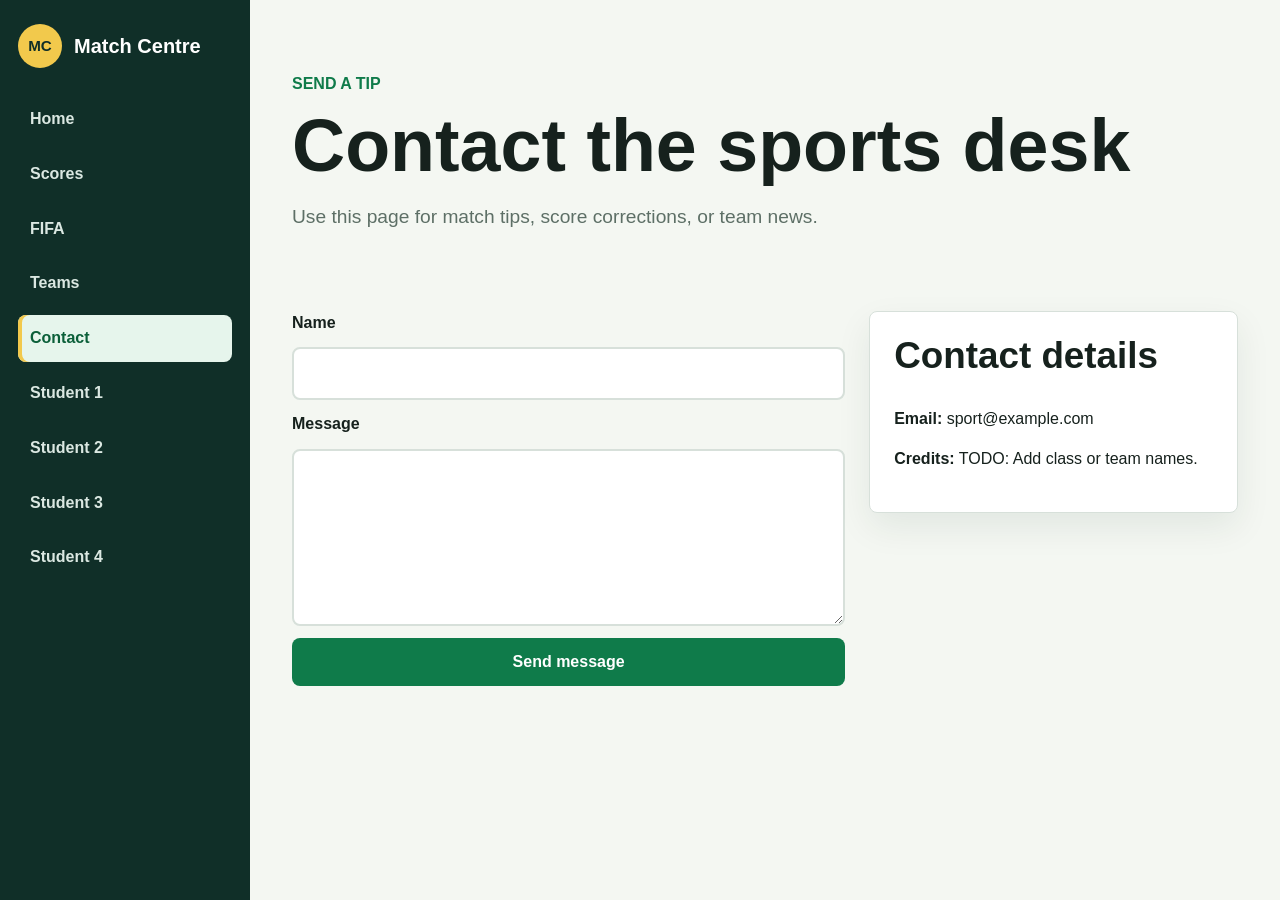
==== docs/contact.html @ 0aef33c8 "Add files via upload" ====
<!DOCTYPE html>
<html lang="en">
  <head>
    <meta charset="UTF-8">
    <meta name="viewport" content="width=device-width, initial-scale=1.0">
    <title>Contact | Match Centre</title>
    <link rel="stylesheet" href="css/style.css">
  </head>
  <body>
    <div class="site-shell">
      <aside class="side-nav">
        <a class="logo" href="index.html"><span class="logo-mark">MC</span><span>Match Centre</span></a>
        <button class="menu-toggle" type="button" aria-expanded="false">Menu</button>
        <nav aria-label="Main navigation">
          <ul class="nav-links">
            <li><a href="index.html">Home</a></li>
            <li><a href="scores.html">Scores</a></li>
            <li><a href="fifa.html">FIFA</a></li>
            <li><a href="teams.html">Teams</a></li>
            <li><a class="active" href="contact.html">Contact</a></li>
            <li><a href="student-1.html">Student 1</a></li>
            <li><a href="student-2.html">Student 2</a></li>
            <li><a href="student-3.html">Student 3</a></li>
            <li><a href="student-4.html">Student 4</a></li>
          </ul>
        </nav>
      </aside>
      <main class="page-content">
        <section class="page-header">
          <p class="eyebrow">Send a tip</p>
          <h1>Contact the sports desk</h1>
          <p class="lead">Use this page for match tips, score corrections, or team news.</p>
        </section>
        <section class="section two-column">
          <form>
            <label for="name">Name</label>
            <input id="name" name="name" type="text">
            <label for="message">Message</label>
            <textarea id="message" name="message" rows="6"></textarea>
            <button class="button" type="button">Send message</button>
          </form>
          <article class="feature-box">
            <h2>Contact details</h2>
            <p><strong>Email:</strong> sport@example.com</p>
            <p><strong>Credits:</strong> TODO: Add class or team names.</p>
          </article>
        </section>
      </main>
    </div>
    <script src="js/script.js"></script>
  </body>
</html>
---- docs/css/style.css ----
:root {
  --nav-colour: #102f28;
  --primary-colour: #0f7b4a;
  --accent-colour: #f2c94c;
  --background-colour: #f4f7f2;
  --surface-colour: #ffffff;
  --text-colour: #16211d;
  --muted-colour: #5d6f66;
  --border-colour: #d7e0da;
  --border-radius: 8px;
  --font-family: Arial, Helvetica, sans-serif;
}

* { box-sizing: border-box; }
body { margin: 0; font-family: var(--font-family); color: var(--text-colour); background: var(--background-colour); line-height: 1.55; }
img { max-width: 100%; display: block; }
a { color: var(--primary-colour); font-weight: 800; }
.site-shell { min-height: 100vh; display: grid; grid-template-columns: 250px 1fr; }
.side-nav { position: sticky; top: 0; min-height: 100vh; align-self: start; background: var(--nav-colour); color: #fff; padding: 24px 18px; }
.logo { display: flex; align-items: center; gap: 12px; color: #fff; text-decoration: none; font-size: 1.25rem; font-weight: 900; margin-bottom: 28px; }
.logo-mark { width: 44px; height: 44px; display: grid; place-items: center; background: var(--accent-colour); color: #102f28; border-radius: 50%; font-size: .95rem; }
.menu-toggle { display: none; width: 100%; border: 2px solid #fff; background: transparent; color: #fff; padding: 10px 12px; font: inherit; font-weight: 900; }
.nav-links { display: grid; gap: 8px; list-style: none; margin: 0; padding: 0; }
.nav-links a { display: block; color: #dbe8e2; text-decoration: none; padding: 11px 12px; border-radius: var(--border-radius); }
.nav-links a:hover, .nav-links a:focus { background: rgba(255,255,255,.12); color: #fff; }
.nav-links a.active { background: #e6f5ec; color: #0b5f39; box-shadow: inset 4px 0 0 var(--accent-colour); }
.page-content { padding: 42px; max-width: 1180px; width: 100%; }
.hero { min-height: 520px; display: grid; grid-template-columns: 1.15fr .85fr; gap: 32px; align-items: center; padding: 54px 0; }
.page-header, .section { padding: 30px 0; }
.eyebrow { margin: 0 0 12px; color: var(--primary-colour); font-weight: 900; text-transform: uppercase; letter-spacing: 0; }
h1 { font-size: clamp(2.2rem, 6vw, 4.6rem); line-height: 1; margin: 0 0 18px; }
h2 { font-size: clamp(1.5rem, 3vw, 2.3rem); line-height: 1.1; margin-top: 0; }
h3 { margin-top: 0; }
.lead { font-size: 1.2rem; color: var(--muted-colour); max-width: 720px; }
.button-row { display: flex; flex-wrap: wrap; gap: 12px; margin-top: 24px; }
.button { display: inline-block; border: 0; background: var(--primary-colour); color: #fff; padding: 12px 18px; border-radius: var(--border-radius); text-decoration: none; font: inherit; font-weight: 900; cursor: pointer; }
.button.secondary { background: #fff; color: var(--primary-colour); border: 2px solid var(--primary-colour); }
.score-panel, .feature-box, .card, .match-card { background: var(--surface-colour); border: 1px solid var(--border-colour); border-radius: var(--border-radius); padding: 24px; box-shadow: 0 14px 35px rgba(16,47,40,.08); }
.score-panel { border-top: 8px solid var(--accent-colour); }
.pitch-image { width: 100%; border-radius: var(--border-radius); margin-bottom: 18px; }
.match-label, .tag { display: inline-block; margin: 0 0 14px; background: #e6f5ec; color: #0b5f39; padding: 5px 10px; border-radius: 999px; font-weight: 900; }
.score-line { display: grid; grid-template-columns: 1fr auto 1fr; align-items: center; gap: 16px; font-weight: 900; }
.score-line strong { font-size: clamp(1.5rem, 4vw, 2.6rem); color: var(--nav-colour); white-space: nowrap; }
.score-line span:last-child { text-align: right; }
.grid { display: grid; grid-template-columns: repeat(3, 1fr); gap: 18px; }
.two-column { display: grid; grid-template-columns: 1.2fr .8fr; gap: 24px; align-items: start; }
.match-list { display: grid; gap: 16px; }
table { width: 100%; border-collapse: collapse; background: #fff; }
th, td { padding: 12px; border-bottom: 1px solid var(--border-colour); text-align: left; }
form { display: grid; gap: 12px; }
label { font-weight: 900; }
input, textarea { width: 100%; padding: 12px; border: 2px solid var(--border-colour); border-radius: var(--border-radius); font: inherit; }

@media (max-width: 820px) {
  .site-shell { display: block; }
  .side-nav { position: static; min-height: auto; }
  .menu-toggle { display: block; }
  .nav-links { display: none; margin-top: 14px; }
  .nav-links.is-open { display: grid; }
  .page-content { padding: 24px 18px; }
  .hero, .grid, .two-column { grid-template-columns: 1fr; }
  .hero { min-height: auto; padding: 36px 0; }
}
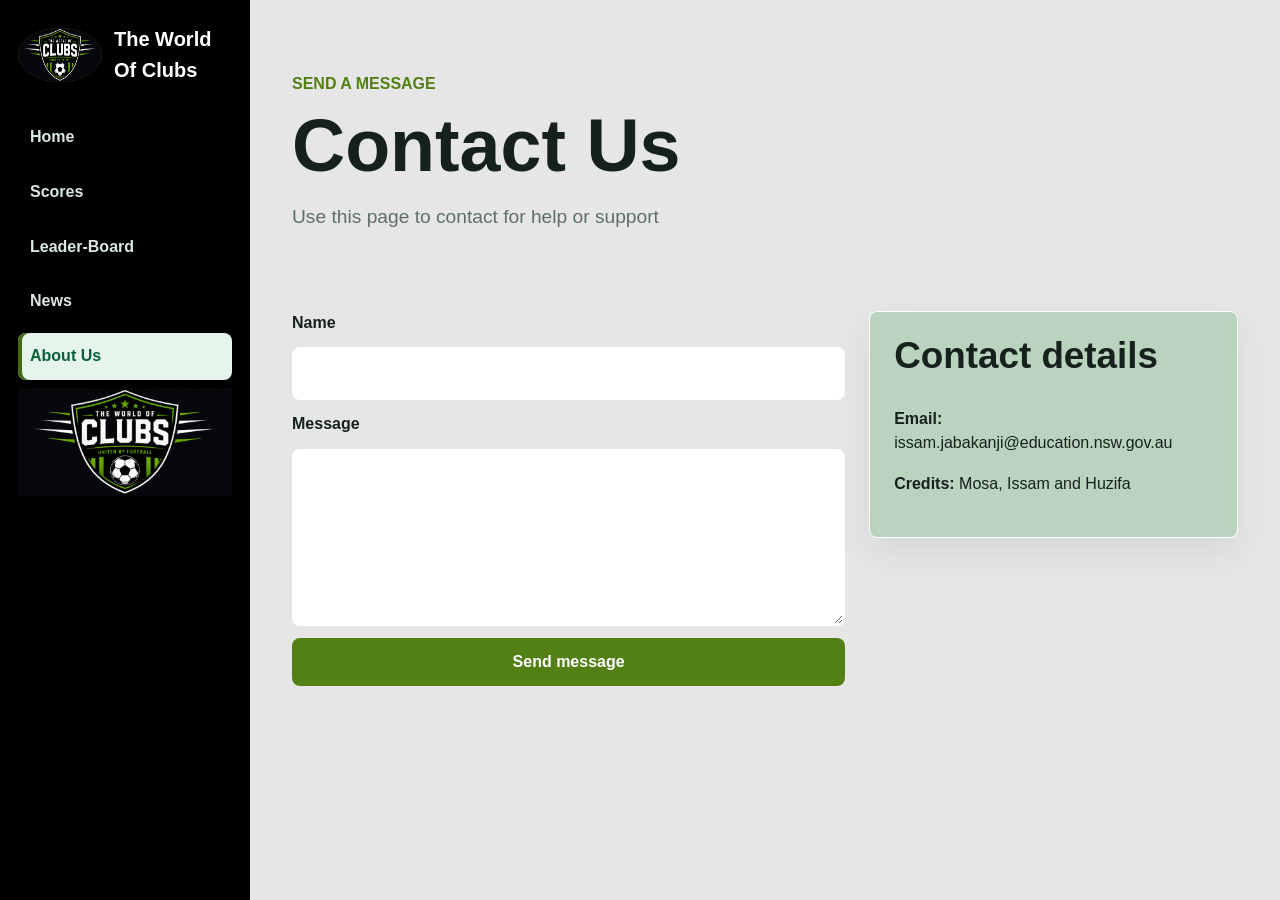
==== commit a6120984: "Add files via upload" ====
--- a/docs/contact.html
+++ b/docs/contact.html
@@ -3,50 +3,101 @@
   <head>
     <meta charset="UTF-8">
     <meta name="viewport" content="width=device-width, initial-scale=1.0">
-    <title>Contact | Match Centre</title>
+    <title>About Us | The World Of Clubs</title>
     <link rel="stylesheet" href="css/style.css">
   </head>
   <body>
     <div class="site-shell">
       <aside class="side-nav">
-        <a class="logo" href="index.html"><span class="logo-mark">MC</span><span>Match Centre</span></a>
+        <a class="logo" href="index.html"><img class="logo-mark" src="assets/images/logo.png" <span>The World Of Clubs</span></a>
         <button class="menu-toggle" type="button" aria-expanded="false">Menu</button>
         <nav aria-label="Main navigation">
           <ul class="nav-links">
             <li><a href="index.html">Home</a></li>
             <li><a href="scores.html">Scores</a></li>
-            <li><a href="fifa.html">FIFA</a></li>
-            <li><a href="teams.html">Teams</a></li>
-            <li><a class="active" href="contact.html">Contact</a></li>
-            <li><a href="student-1.html">Student 1</a></li>
-            <li><a href="student-2.html">Student 2</a></li>
-            <li><a href="student-3.html">Student 3</a></li>
-            <li><a href="student-4.html">Student 4</a></li>
-          </ul>
+            <li><a href="fifa.html">Leader-Board</a></li>
+            <li><a href="teams.html">News</a></li>
+            <li><a class="active" href="contact.html">About Us</a></li>
+          <img src="assets/images/logo.png"></img>
         </nav>
       </aside>
       <main class="page-content">
-        <section class="page-header">
-          <p class="eyebrow">Send a tip</p>
-          <h1>Contact the sports desk</h1>
-          <p class="lead">Use this page for match tips, score corrections, or team news.</p>
-        </section>
-        <section class="section two-column">
-          <form>
-            <label for="name">Name</label>
-            <input id="name" name="name" type="text">
-            <label for="message">Message</label>
-            <textarea id="message" name="message" rows="6"></textarea>
-            <button class="button" type="button">Send message</button>
-          </form>
-          <article class="feature-box">
-            <h2>Contact details</h2>
-            <p><strong>Email:</strong> sport@example.com</p>
-            <p><strong>Credits:</strong> TODO: Add class or team names.</p>
-          </article>
-        </section>
+       <section class="page-header">
+  <p class="eyebrow">Send a message</p>
+  <h1>Contact Us</h1>
+  <p class="lead">Use this page to contact for help or support</p>
+</section>
+
+<section class="section two-column">
+  <!-- JavaScript will handle this form dynamically -->
+  <form id="contactForm" onsubmit="return false;">
+    
+    <label for="name">Name</label>
+    <input id="name" name="name" type="text" required>
+    
+    <label for="message">Message</label>
+    <textarea id="message" name="message" rows="6" required></textarea>
+    
+    <button class="button" id="sendBtn" type="button">Send message</button>
+  </form>
+  
+  <article class="feature-box">
+    <h2>Contact details</h2>
+    <p><strong>Email:</strong> issam.jabakanji@education.nsw.gov.au</p>
+    <p><strong>Credits:</strong> Mosa, Issam and Huzifa</p>
+  </article>
+</section>
+
+<!-- Paste this script tag right below your HTML layout -->
+<script>
+document.getElementById('sendBtn').addEventListener('click', function() {
+  const nameVal = document.getElementById('name').value.trim();
+  const messageVal = document.getElementById('message').value.trim();
+  const btn = document.getElementById('sendBtn');
+
+  // 1. Basic validation check
+  if (!nameVal || !messageVal) {
+    alert('Please fill out both the Name and Message fields.');
+    return;
+  }
+
+  btn.innerText = 'Sending...';
+  btn.disabled = true;
+
+  // 2. Fixed URL to point directly to the submission handler
+  fetch('https://api.web3forms.com/submit', {
+    method: 'POST',
+    headers: {
+      'Content-Type': 'application/json',
+      'Accept': 'application/json'
+    },
+    body: JSON.stringify({
+      // Cleaned up line 43: Your real API key is perfectly placed here now!
+      access_key: '4dfc3d38-3669-4738-a9c5-b8b448aebb69',
+      name: nameVal,
+      message: messageVal
+    })
+  })
+  .then(response => response.json())
+  .then(data => {
+    if (data.success) {
+      alert('Success! Your message was sent through the API to your inbox.');
+      document.getElementById('contactForm').reset(); // Clears the form fields
+    } else {
+      alert('Error: Please check if you pasted your API key correctly.');
+    }
+  })
+  .catch(error => {
+    alert('Network error. Make sure you are connected to the internet.');
+  })
+  .finally(() => {
+    btn.innerText = 'Send message';
+    btn.disabled = false;
+  });
+});
+</script>
       </main>
     </div>
     <script src="js/script.js"></script>
   </body>
-</html>
+</html>
--- a/docs/css/style.css
+++ b/docs/css/style.css
@@ -1,28 +1,28 @@
 :root {
-  --nav-colour: #102f28;
-  --primary-colour: #0f7b4a;
-  --accent-colour: #f2c94c;
-  --background-colour: #f4f7f2;
-  --surface-colour: #ffffff;
+  --nav-colour: #000000;
+  --primary-colour: #528014;
+  --accent-colour: #456a12;
+  --background-colour: #e6e6e6;
+  --surface-colour: #2591373a;
   --text-colour: #16211d;
   --muted-colour: #5d6f66;
-  --border-colour: #d7e0da;
+  --border-colour: #ffffff;
   --border-radius: 8px;
   --font-family: Arial, Helvetica, sans-serif;
 }
 
 * { box-sizing: border-box; }
-body { margin: 0; font-family: var(--font-family); color: var(--text-colour); background: var(--background-colour); line-height: 1.55; }
+body { margin: 0; font-family: var(--font-family); color: var(--text-colour); background: var(--background-colour); line-height: 1.55; } 
 img { max-width: 100%; display: block; }
 a { color: var(--primary-colour); font-weight: 800; }
 .site-shell { min-height: 100vh; display: grid; grid-template-columns: 250px 1fr; }
 .side-nav { position: sticky; top: 0; min-height: 100vh; align-self: start; background: var(--nav-colour); color: #fff; padding: 24px 18px; }
 .logo { display: flex; align-items: center; gap: 12px; color: #fff; text-decoration: none; font-size: 1.25rem; font-weight: 900; margin-bottom: 28px; }
-.logo-mark { width: 44px; height: 44px; display: grid; place-items: center; background: var(--accent-colour); color: #102f28; border-radius: 50%; font-size: .95rem; }
+.logo-mark { width: 84px; height: 54px; display: grid; place-items: center; background: var(--accent-colour); color: #102f28; border-radius: 50%; font-size: .95rem; }
 .menu-toggle { display: none; width: 100%; border: 2px solid #fff; background: transparent; color: #fff; padding: 10px 12px; font: inherit; font-weight: 900; }
 .nav-links { display: grid; gap: 8px; list-style: none; margin: 0; padding: 0; }
 .nav-links a { display: block; color: #dbe8e2; text-decoration: none; padding: 11px 12px; border-radius: var(--border-radius); }
-.nav-links a:hover, .nav-links a:focus { background: rgba(255,255,255,.12); color: #fff; }
+.nav-links a:hover, .nav-links a:focus { background: rgba(255,255,255,.12); color: #fff; }  
 .nav-links a.active { background: #e6f5ec; color: #0b5f39; box-shadow: inset 4px 0 0 var(--accent-colour); }
 .page-content { padding: 42px; max-width: 1180px; width: 100%; }
 .hero { min-height: 520px; display: grid; grid-template-columns: 1.15fr .85fr; gap: 32px; align-items: center; padding: 54px 0; }
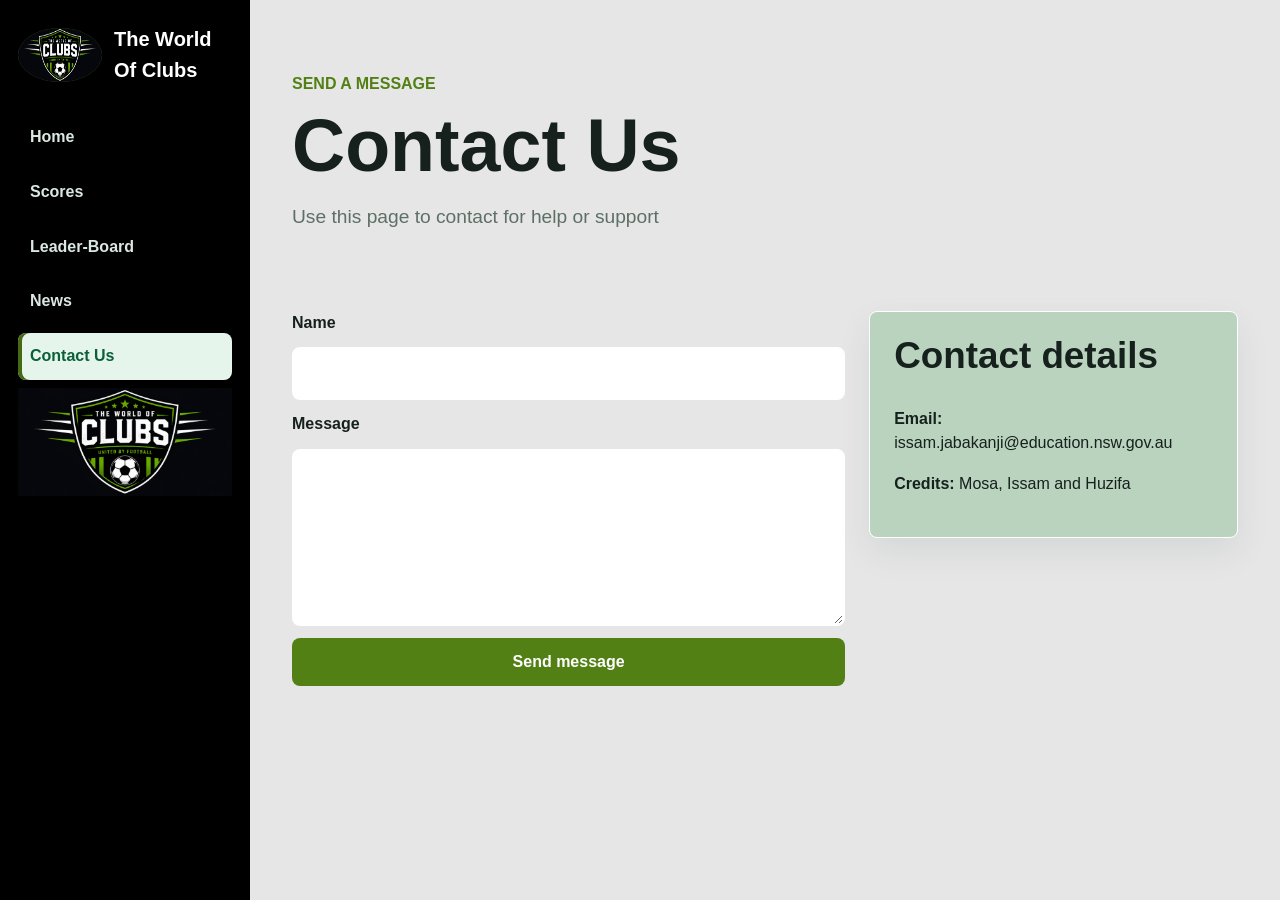
==== commit f954b653: "Update contact.html" ====
--- a/docs/contact.html
+++ b/docs/contact.html
@@ -17,7 +17,7 @@
             <li><a href="scores.html">Scores</a></li>
             <li><a href="fifa.html">Leader-Board</a></li>
             <li><a href="teams.html">News</a></li>
-            <li><a class="active" href="contact.html">About Us</a></li>
+            <li><a class="active" href="contact.html">Contact Us</a></li>
           <img src="assets/images/logo.png"></img>
         </nav>
       </aside>
@@ -100,4 +100,4 @@
     </div>
     <script src="js/script.js"></script>
   </body>
-</html>+</html>
